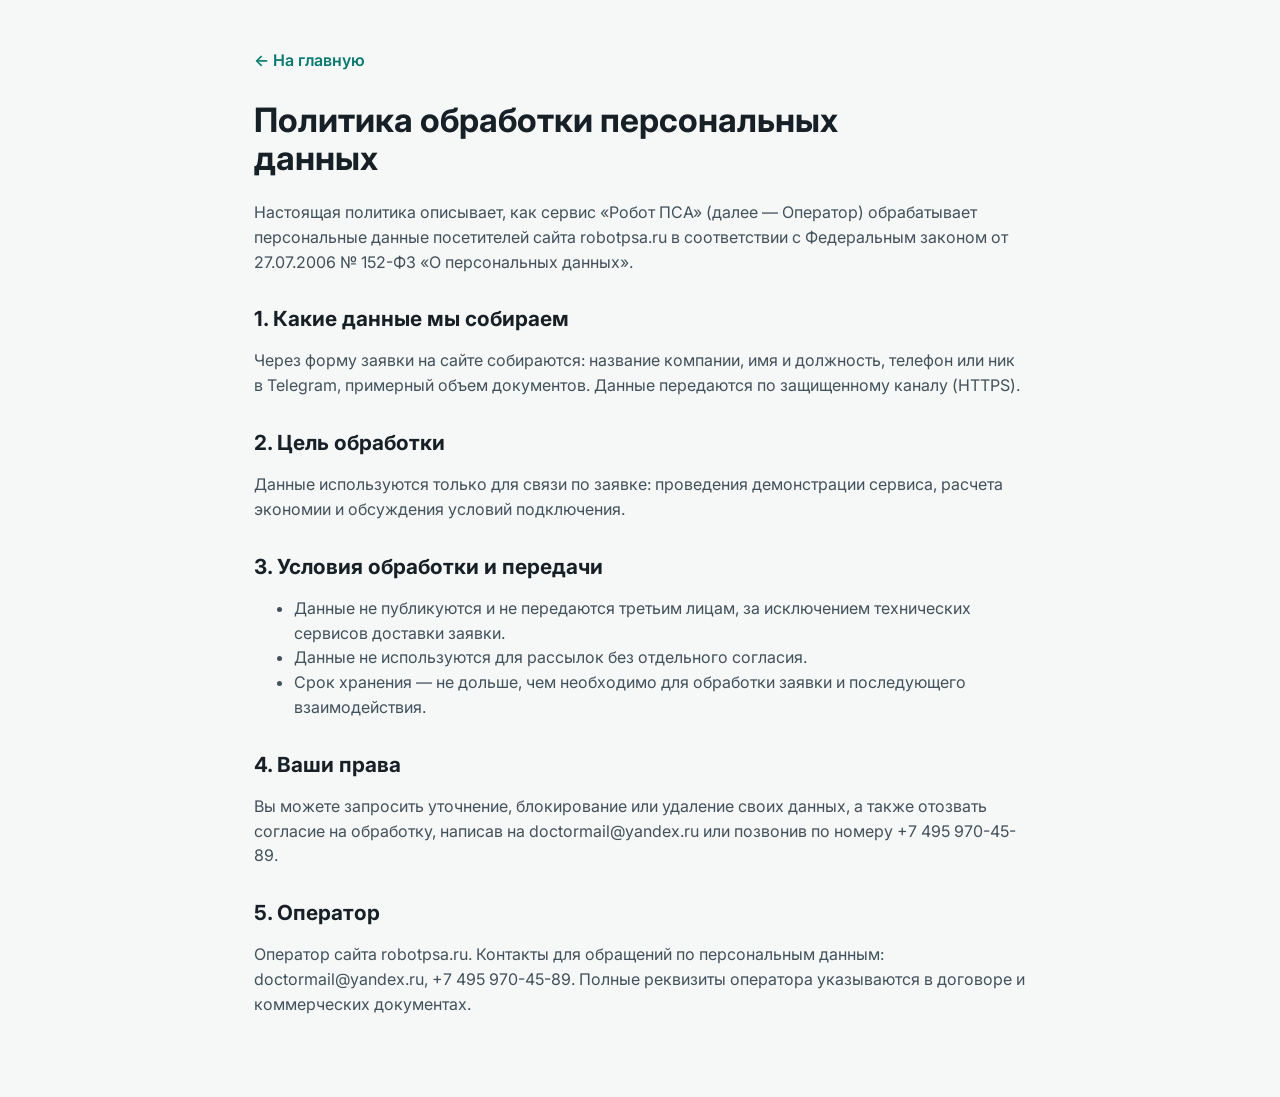
==== privacy.html @ 6f13919a "Refresh landing and add public phone" ====
<!doctype html>
<html lang="ru">
  <head>
    <meta charset="utf-8" />
    <meta name="viewport" content="width=device-width, initial-scale=1" />
    <title>Политика обработки персональных данных | Робот ПСА</title>
    <meta name="robots" content="noindex" />
    <link
      rel="icon"
      href="data:image/svg+xml,%3Csvg xmlns='http://www.w3.org/2000/svg' viewBox='0 0 64 64'%3E%3Crect width='64' height='64' rx='10' fill='%23172027'/%3E%3Cpath d='M18 44V14h19c7 0 12 5 12 12 0 6-4 10-10 11l11 7H38l-10-7v7H18Zm10-16h8c3 0 5-2 5-5s-2-5-5-5h-8v10Z' fill='%2364f4df'/%3E%3C/svg%3E"
    />
    <link
      rel="stylesheet"
      href="https://fonts.googleapis.com/css2?family=Inter:wght@400;600;700;800&display=swap"
    />
    <link rel="stylesheet" href="styles.css" />
    <style>
      .policy {
        max-width: 820px;
        padding: 48px 24px 64px;
        margin: 0 auto;
      }

      .policy h1 {
        font-size: 2.1rem;
        line-height: 1.15;
        text-shadow: none;
      }

      .policy h2 {
        margin-top: 34px;
        font-size: 1.3rem;
      }

      .policy p,
      .policy li {
        color: #43515c;
      }

      .policy .back {
        display: inline-block;
        margin-bottom: 28px;
        color: var(--teal-dark);
        font-weight: 600;
      }
    </style>
  </head>
  <body>
    <main class="policy">
      <a class="back" href="index.html">← На главную</a>
      <h1>Политика обработки персональных данных</h1>
      <p>
        Настоящая политика описывает, как сервис «Робот ПСА» (далее — Оператор)
        обрабатывает персональные данные посетителей сайта robotpsa.ru
        в соответствии с Федеральным законом от 27.07.2006 № 152-ФЗ
        «О персональных данных».
      </p>

      <h2>1. Какие данные мы собираем</h2>
      <p>
        Через форму заявки на сайте собираются: название компании, имя и должность,
        телефон или ник в Telegram, примерный объем документов. Данные передаются
        по защищенному каналу (HTTPS).
      </p>

      <h2>2. Цель обработки</h2>
      <p>
        Данные используются только для связи по заявке: проведения демонстрации
        сервиса, расчета экономии и обсуждения условий подключения.
      </p>

      <h2>3. Условия обработки и передачи</h2>
      <ul>
        <li>Данные не публикуются и не передаются третьим лицам, за исключением технических сервисов доставки заявки.</li>
        <li>Данные не используются для рассылок без отдельного согласия.</li>
        <li>Срок хранения — не дольше, чем необходимо для обработки заявки и последующего взаимодействия.</li>
      </ul>

      <h2>4. Ваши права</h2>
      <p>
        Вы можете запросить уточнение, блокирование или удаление своих данных,
        а также отозвать согласие на обработку, написав на
        <a href="mailto:doctormail@yandex.ru">doctormail@yandex.ru</a>
        или позвонив по номеру <a href="tel:+74959704589">+7 495 970-45-89</a>.
      </p>

      <h2>5. Оператор</h2>
      <p>
        Оператор сайта robotpsa.ru. Контакты для обращений по персональным данным:
        <a href="mailto:doctormail@yandex.ru">doctormail@yandex.ru</a>,
        <a href="tel:+74959704589">+7 495 970-45-89</a>.
        Полные реквизиты оператора указываются в договоре и коммерческих документах.
      </p>
    </main>
  </body>
</html>
---- styles.css ----
:root {
  --ink: #172027;
  --muted: #5d6876;
  --paper: #f6f8f7;
  --surface: #ffffff;
  --surface-2: #eef5f4;
  --line: #d8e2e4;
  --teal: #0fbaa8;
  --teal-dark: #08796f;
  --green: #2f9e62;
  --amber: #f3a21b;
  --coral: #e65f4f;
  --blue: #2d6cdf;
  --plum: #6f42c1;
  --shadow: 0 20px 60px rgba(22, 32, 39, 0.14);
  --soft-shadow: 0 12px 34px rgba(22, 32, 39, 0.1);
  --radius: 8px;
  color-scheme: light;
}

* {
  box-sizing: border-box;
}

html {
  scroll-behavior: smooth;
}

body {
  margin: 0;
  overflow-x: hidden;
  color: var(--ink);
  background: var(--paper);
  font-family:
    Inter,
    ui-sans-serif,
    system-ui,
    -apple-system,
    BlinkMacSystemFont,
    "Segoe UI",
    sans-serif;
  line-height: 1.55;
  letter-spacing: 0;
}

body::selection {
  background: rgba(15, 186, 168, 0.22);
}

a {
  color: inherit;
  text-decoration: none;
}

img {
  display: block;
  max-width: 100%;
}

[hidden] {
  display: none !important;
}

button,
input,
select,
textarea {
  font: inherit;
}

:focus-visible {
  outline: 3px solid rgba(45, 108, 223, 0.45);
  outline-offset: 3px;
}

.site-header {
  position: sticky;
  top: 0;
  z-index: 30;
  display: flex;
  align-items: center;
  justify-content: space-between;
  gap: 24px;
  min-height: 74px;
  padding: 14px max(24px, calc((100vw - 1180px) / 2));
  background: rgba(246, 248, 247, 0.9);
  border-bottom: 1px solid rgba(216, 226, 228, 0.72);
  backdrop-filter: blur(18px);
}

.brand {
  display: inline-flex;
  align-items: center;
  gap: 12px;
  min-width: 196px;
}

.brand-mark {
  display: grid;
  flex: 0 0 40px;
  width: 40px;
  height: 40px;
  place-items: center;
  color: #fff;
  font-weight: 800;
  background:
    linear-gradient(135deg, rgba(15, 186, 168, 0.94), rgba(45, 108, 223, 0.94)),
    #0fbaa8;
  border: 1px solid rgba(255, 255, 255, 0.45);
  border-radius: var(--radius);
  box-shadow: 0 10px 22px rgba(15, 186, 168, 0.26);
}

.brand strong {
  display: block;
  font-size: 0.98rem;
  line-height: 1.1;
}

.brand small {
  display: block;
  max-width: 180px;
  color: var(--muted);
  font-size: 0.72rem;
  line-height: 1.25;
}

.nav-links {
  display: flex;
  align-items: center;
  justify-content: center;
  gap: 22px;
  color: #344250;
  font-size: 0.94rem;
  white-space: nowrap;
}

.nav-links a {
  position: relative;
}

.nav-links a::after {
  position: absolute;
  right: 0;
  bottom: -9px;
  left: 0;
  height: 2px;
  content: "";
  background: var(--teal);
  border-radius: 999px;
  transform: scaleX(0);
  transform-origin: center;
  transition: transform 180ms ease;
}

.nav-links a:hover::after {
  transform: scaleX(1);
}

.header-cta,
.btn {
  display: inline-flex;
  align-items: center;
  justify-content: center;
  gap: 9px;
  min-height: 44px;
  padding: 12px 18px;
  border: 1px solid transparent;
  border-radius: var(--radius);
  cursor: pointer;
  font-weight: 700;
  line-height: 1;
  transition:
    transform 180ms ease,
    box-shadow 180ms ease,
    border-color 180ms ease,
    background 180ms ease;
}

.header-cta {
  position: relative;
  color: #fff;
  background: var(--ink);
  box-shadow: 0 10px 24px rgba(22, 32, 39, 0.2);
  white-space: nowrap;
}

.header-phone {
  display: inline-flex;
  align-items: center;
  gap: 8px;
  min-height: 44px;
  color: var(--teal-dark);
  font-weight: 700;
  white-space: nowrap;
}

.header-phone svg {
  width: 18px;
  height: 18px;
  stroke-width: 2.2;
}

.btn svg,
.header-cta svg,
.trust-row svg,
.proof-strip svg,
.info-card svg,
.step-card svg,
.audience-card svg,
.check-list svg {
  width: 19px;
  height: 19px;
  stroke-width: 2.15;
}

.btn:hover,
.header-cta:hover {
  transform: translateY(-2px);
}

.section-band {
  padding: 58px max(24px, calc((100vw - 1180px) / 2));
}

section[id] {
  scroll-margin-top: 86px;
}

.hero {
  position: relative;
  isolation: isolate;
  display: grid;
  min-height: 628px;
  align-items: center;
  overflow: hidden;
  color: #fff;
  background:
    linear-gradient(90deg, rgba(8, 13, 17, 0.95) 0%, rgba(8, 13, 17, 0.9) 36%, rgba(8, 13, 17, 0.64) 56%, rgba(8, 13, 17, 0.22) 78%, rgba(8, 13, 17, 0.08) 100%),
    linear-gradient(0deg, rgba(8, 13, 17, 0.34), rgba(8, 13, 17, 0.1)),
    url("assets/hero-psa-1c.jpg") center / cover no-repeat;
}

.hero::before {
  position: absolute;
  inset: 0 35% 0 0;
  z-index: -1;
  content: "";
  background:
    radial-gradient(circle at 32% 45%, rgba(0, 0, 0, 0.45), rgba(0, 0, 0, 0) 58%),
    linear-gradient(90deg, rgba(0, 0, 0, 0.3), rgba(0, 0, 0, 0));
  pointer-events: none;
}

.hero::after {
  position: absolute;
  inset: auto 0 0;
  z-index: -1;
  height: 34%;
  content: "";
  background: linear-gradient(0deg, rgba(10, 16, 21, 0.68), rgba(10, 16, 21, 0));
}

.hero-copy {
  position: relative;
  z-index: 2;
  max-width: 700px;
  padding: 18px 0;
}

.eyebrow,
.section-kicker {
  display: inline-flex;
  align-items: center;
  gap: 10px;
  margin: 0 0 18px;
  color: var(--teal-dark);
  font-size: 0.82rem;
  font-weight: 800;
  text-transform: uppercase;
}

.hero .eyebrow {
  color: #b7fff5;
  max-width: min(100%, 560px);
  padding: 10px 14px 10px 12px;
  margin-bottom: 22px;
  font-size: 0.88rem;
  line-height: 1.18;
  background: linear-gradient(135deg, rgba(9, 142, 129, 0.38), rgba(249, 196, 83, 0.18));
  border: 1px solid rgba(183, 255, 245, 0.4);
  border-radius: 999px;
  box-shadow: 0 16px 34px rgba(0, 0, 0, 0.22), inset 0 1px 0 rgba(255, 255, 255, 0.2);
  backdrop-filter: blur(10px);
}

.eyebrow-text {
  min-width: 0;
}

.pulse-dot {
  position: relative;
  width: 10px;
  height: 10px;
  background: var(--teal);
  border-radius: 50%;
  box-shadow: 0 0 0 0 rgba(15, 186, 168, 0.5);
  animation: pulse 1.8s ease-out infinite;
}

@keyframes pulse {
  0% {
    box-shadow: 0 0 0 0 rgba(15, 186, 168, 0.54);
  }
  70% {
    box-shadow: 0 0 0 12px rgba(15, 186, 168, 0);
  }
  100% {
    box-shadow: 0 0 0 0 rgba(15, 186, 168, 0);
  }
}

h1,
h2,
h3,
p {
  margin-top: 0;
}

h1 {
  max-width: 680px;
  margin-bottom: 22px;
  font-size: 4.1rem;
  line-height: 0.98;
  letter-spacing: 0;
  text-shadow: 0 3px 24px rgba(0, 0, 0, 0.48);
}

h2 {
  margin-bottom: 18px;
  font-size: 2.7rem;
  line-height: 1.06;
  letter-spacing: 0;
}

h3 {
  margin-bottom: 10px;
  font-size: 1.12rem;
  line-height: 1.22;
  letter-spacing: 0;
}

.hero-lead,
.section-copy,
.demo-copy p {
  color: rgba(255, 255, 255, 0.84);
  font-size: 1.2rem;
  line-height: 1.62;
}

.hero-lead {
  max-width: 660px;
  color: rgba(255, 255, 255, 0.92);
  text-shadow: 0 2px 16px rgba(0, 0, 0, 0.58);
}

.section-copy,
.demo-copy p {
  color: #4f5e6a;
}

.hero-actions {
  display: flex;
  flex-wrap: wrap;
  gap: 14px;
  margin: 34px 0 24px;
}

.btn.primary {
  color: #071114;
  background: linear-gradient(135deg, #64f4df, #f9c453);
  box-shadow: 0 18px 38px rgba(15, 186, 168, 0.28);
}

.btn.secondary {
  color: #fff;
  background: rgba(255, 255, 255, 0.11);
  border-color: rgba(255, 255, 255, 0.34);
  backdrop-filter: blur(10px);
}

.trust-row {
  display: flex;
  flex-wrap: wrap;
  gap: 10px;
}

.trust-row span {
  display: inline-flex;
  align-items: center;
  gap: 8px;
  min-height: 38px;
  padding: 8px 12px;
  color: rgba(255, 255, 255, 0.88);
  background: rgba(255, 255, 255, 0.1);
  border: 1px solid rgba(255, 255, 255, 0.18);
  border-radius: var(--radius);
  backdrop-filter: blur(10px);
}

.hero-visual {
  position: absolute;
  inset: 0;
  z-index: 1;
  pointer-events: none;
}

.hero-visual img {
  display: none;
}

.section-heading {
  max-width: 760px;
  margin-bottom: 30px;
}

.proof-strip {
  display: grid;
  grid-template-columns: repeat(3, minmax(0, 1fr));
  padding: 0 max(24px, calc((100vw - 1180px) / 2));
  background: #fff;
  border-bottom: 1px solid var(--line);
}

.proof-strip-item {
  display: flex;
  gap: 14px;
  align-items: center;
  min-height: 84px;
  padding: 18px 22px;
  color: #2f3d49;
  border-right: 1px solid rgba(216, 226, 228, 0.86);
}

.proof-strip-item:first-child {
  padding-left: 0;
}

.proof-strip-item:last-child {
  padding-right: 0;
  border-right: 0;
}

.proof-strip-item svg {
  flex: 0 0 22px;
  width: 22px;
  height: 22px;
  color: var(--teal-dark);
}

.proof-strip-item strong,
.proof-strip-item small {
  display: block;
}

.proof-strip-item strong {
  color: var(--ink);
  font-size: 0.98rem;
  line-height: 1.2;
}

.proof-strip-item small {
  margin-top: 4px;
  color: #65717d;
  font-size: 0.86rem;
  line-height: 1.35;
}

.pain {
  background: #fff;
}

.pain.section-band {
  padding-top: 54px;
  padding-bottom: 54px;
}

.pain-grid,
.audience-grid {
  display: grid;
  grid-template-columns: repeat(3, minmax(0, 1fr));
  gap: 18px;
}

.info-card,
.audience-card,
.step-card {
  background: var(--surface);
  border: 1px solid var(--line);
  border-radius: var(--radius);
  box-shadow: var(--soft-shadow);
}

.info-card {
  min-height: 236px;
  padding: 28px;
}

.info-card svg,
.audience-card svg,
.step-card > svg {
  width: 34px;
  height: 34px;
  margin-bottom: 20px;
  color: var(--teal-dark);
}

.info-card:nth-child(2) svg {
  color: var(--coral);
}

.info-card:nth-child(3) svg {
  color: var(--amber);
}

.info-card p,
.audience-card p,
.step-card p,
.outcome-item p {
  margin-bottom: 0;
  color: #5e6b78;
}

.outcome {
  background:
    linear-gradient(90deg, rgba(15, 186, 168, 0.1), rgba(45, 108, 223, 0.08)),
    #eef5f4;
}

.outcome-layout,
.security-layout {
  display: grid;
  grid-template-columns: minmax(0, 0.92fr) minmax(320px, 1.08fr);
  gap: 58px;
  align-items: center;
}

.outcome-list {
  display: grid;
  gap: 12px;
}

.outcome-item {
  display: grid;
  grid-template-columns: 56px 1fr;
  gap: 4px 16px;
  padding: 18px;
  background: rgba(255, 255, 255, 0.78);
  border: 1px solid rgba(216, 226, 228, 0.85);
  border-radius: var(--radius);
}

.outcome-item span {
  grid-row: 1 / span 2;
  color: var(--teal-dark);
  font-weight: 800;
}

.outcome-item strong {
  font-size: 1.05rem;
}

.workflow {
  background: #f8fbff;
}

.workflow-track {
  display: grid;
  grid-template-columns: repeat(3, minmax(0, 1fr));
  gap: 18px;
}

.step-card {
  position: relative;
  min-height: 246px;
  padding: 28px 24px;
  overflow: hidden;
}

.step-card::before {
  position: absolute;
  top: 0;
  right: 0;
  left: 0;
  height: 5px;
  content: "";
  background: linear-gradient(90deg, var(--teal), var(--amber));
}

.step-number {
  position: absolute;
  top: 18px;
  right: 18px;
  color: rgba(23, 32, 39, 0.13);
  font-size: 3.1rem;
  font-weight: 800;
  line-height: 1;
}

.fields {
  display: grid;
  grid-template-columns: minmax(0, 0.9fr) minmax(340px, 1.1fr);
  gap: 54px;
  align-items: center;
  background: #fff;
}

.fields.section-band {
  padding-top: 50px;
  padding-bottom: 38px;
}

.field-cloud {
  display: flex;
  flex-wrap: wrap;
  gap: 12px;
  align-content: flex-start;
  padding-top: 8px;
}

.field-cloud span {
  display: inline-flex;
  align-items: center;
  min-height: 44px;
  padding: 10px 14px;
  color: #123236;
  background: #ecfbf8;
  border: 1px solid rgba(15, 186, 168, 0.25);
  border-radius: var(--radius);
  box-shadow: 0 10px 22px rgba(15, 186, 168, 0.08);
}

.field-cloud span:nth-child(3n + 2) {
  background: #fff7e7;
  border-color: rgba(243, 162, 27, 0.28);
}

.field-cloud span:nth-child(4n) {
  background: #edf3ff;
  border-color: rgba(45, 108, 223, 0.24);
}

.field-cloud span:nth-child(5n) {
  background: #fff1f0;
  border-color: rgba(230, 95, 79, 0.22);
}

.calculator {
  background:
    linear-gradient(180deg, rgba(255, 255, 255, 0.74), rgba(255, 255, 255, 0.4)),
    #eef5f4;
}

.calculator.section-band {
  padding-top: 44px;
  padding-bottom: 54px;
}

.calculator-layout {
  display: grid;
  grid-template-columns: minmax(280px, 0.82fr) minmax(340px, 1.1fr) minmax(250px, 0.72fr);
  gap: 24px;
  align-items: stretch;
}

.calc-panel,
.calc-results {
  padding: 26px;
  background: #fff;
  border: 1px solid var(--line);
  border-radius: var(--radius);
  box-shadow: var(--soft-shadow);
}

.calc-panel {
  display: grid;
  gap: 20px;
}

.range-field {
  display: grid;
  grid-template-columns: 1fr auto;
  gap: 9px 18px;
  color: #344250;
  font-weight: 600;
}

.range-field output {
  color: var(--teal-dark);
  font-variant-numeric: tabular-nums;
}

.range-field input {
  grid-column: 1 / -1;
  width: 100%;
  accent-color: var(--teal);
}

.calc-results {
  display: grid;
  gap: 14px;
  background: var(--ink);
  color: #fff;
}

.calc-results div {
  padding: 0 0 14px;
  border-bottom: 1px solid rgba(255, 255, 255, 0.12);
}

.calc-results div:last-child {
  padding-bottom: 0;
  border-bottom: 0;
}

.calc-results span {
  display: block;
  margin-bottom: 6px;
  color: rgba(255, 255, 255, 0.66);
  font-size: 0.88rem;
}

.calc-results strong {
  display: block;
  color: #64f4df;
  font-size: 1.85rem;
  line-height: 1.1;
}

.audience {
  background: #fff;
}

.audience-card {
  min-height: 236px;
  padding: 28px;
}

.audience-card {
  border-top: 5px solid var(--blue);
}

.audience-card.accent-green {
  border-top-color: var(--green);
}

.audience-card.accent-amber {
  border-top-color: var(--amber);
}

.security {
  background:
    linear-gradient(90deg, rgba(45, 108, 223, 0.08), rgba(111, 66, 193, 0.06)),
    #f7f8fc;
}

.security.section-band {
  padding-top: 54px;
  padding-bottom: 54px;
}

.security-layout {
  grid-template-columns: minmax(320px, 0.9fr) minmax(0, 1fr);
  align-items: start;
}

.security-board {
  display: grid;
  gap: 10px;
  padding: 24px;
  color: #fff;
  background:
    linear-gradient(135deg, rgba(23, 32, 39, 0.96), rgba(38, 51, 61, 0.96)),
    #172027;
  border: 1px solid rgba(255, 255, 255, 0.12);
  border-radius: var(--radius);
  box-shadow: var(--shadow);
}

.signal-row {
  display: grid;
  grid-template-columns: 1fr auto auto;
  gap: 12px;
  align-items: center;
  min-height: 54px;
  padding: 12px;
  color: rgba(255, 255, 255, 0.82);
  background: rgba(255, 255, 255, 0.06);
  border: 1px solid rgba(255, 255, 255, 0.1);
  border-radius: var(--radius);
}

.signal-row strong {
  color: #64f4df;
  font-variant-numeric: tabular-nums;
}

.signal-row svg {
  width: 20px;
  height: 20px;
  color: var(--teal);
}

.signal-row.warning {
  background: rgba(243, 162, 27, 0.12);
  border-color: rgba(243, 162, 27, 0.28);
}

.signal-row.warning strong,
.signal-row.warning svg {
  color: #f9c453;
}

.check-list {
  display: grid;
  gap: 13px;
  padding: 0;
  margin: 24px 0 0;
  list-style: none;
}

.check-list li {
  display: flex;
  gap: 10px;
  align-items: flex-start;
  color: #43515c;
}

.check-list svg {
  flex: 0 0 20px;
  margin-top: 2px;
  color: var(--green);
}

.proof {
  color: #fff;
  background:
    linear-gradient(135deg, rgba(23, 32, 39, 0.96), rgba(19, 73, 72, 0.92)),
    #172027;
}

.proof.section-band {
  padding-top: 54px;
  padding-bottom: 54px;
}

.proof .section-kicker {
  color: #9cf6e9;
}

.proof-layout {
  display: grid;
  grid-template-columns: minmax(0, 0.72fr) minmax(340px, 1.08fr);
  gap: 48px;
  align-items: start;
}

.proof-items {
  display: grid;
  grid-template-columns: repeat(2, minmax(0, 1fr));
  gap: 14px;
}

.proof-item {
  min-height: 116px;
  padding: 18px;
  background: rgba(255, 255, 255, 0.08);
  border: 1px solid rgba(255, 255, 255, 0.14);
  border-radius: var(--radius);
}

.proof-item strong {
  display: block;
  margin-bottom: 12px;
  color: #f9c453;
  font-size: 1rem;
}

.proof-item span {
  display: block;
  color: rgba(255, 255, 255, 0.86);
}

.demo {
  display: grid;
  grid-template-columns: minmax(0, 0.88fr) minmax(360px, 0.88fr);
  gap: 56px;
  align-items: center;
  background:
    linear-gradient(90deg, rgba(255, 247, 231, 0.86), rgba(237, 243, 255, 0.84)),
    #fff;
}

.demo.section-band {
  padding-top: 56px;
  padding-bottom: 58px;
}

.demo-copy {
  max-width: 620px;
}

.demo-points {
  display: grid;
  gap: 12px;
  margin-top: 26px;
}

.demo-points div {
  display: flex;
  gap: 12px;
  align-items: center;
  min-height: 54px;
  padding: 12px 14px;
  color: #354451;
  background: rgba(255, 255, 255, 0.68);
  border: 1px solid rgba(216, 226, 228, 0.9);
  border-radius: var(--radius);
  box-shadow: 0 10px 24px rgba(22, 32, 39, 0.06);
}

.demo-points svg {
  flex: 0 0 20px;
  width: 20px;
  height: 20px;
  color: var(--teal-dark);
}

.lead-form {
  display: grid;
  gap: 16px;
  padding: 28px;
  background: #fff;
  border: 1px solid var(--line);
  border-radius: var(--radius);
  box-shadow: var(--shadow);
}

.form-trap {
  position: absolute;
  width: 1px;
  height: 1px;
  overflow: hidden;
  clip: rect(0 0 0 0);
  clip-path: inset(50%);
  white-space: nowrap;
}

.lead-form label {
  display: grid;
  gap: 7px;
  color: #33404d;
  font-weight: 600;
}

.lead-form input,
.lead-form select {
  width: 100%;
  min-height: 48px;
  padding: 12px 13px;
  color: var(--ink);
  background: #f8fafb;
  border: 1px solid #cfdadc;
  border-radius: var(--radius);
}

.lead-form input:hover,
.lead-form select:hover {
  border-color: #adbdc1;
}

.form-button {
  width: 100%;
  margin-top: 4px;
  border: 0;
}

.form-button:disabled {
  cursor: wait;
  opacity: 0.72;
  transform: none;
}

.form-note {
  min-height: 24px;
  margin: 0;
  color: #65727f;
  font-size: 0.92rem;
}

.form-note.success {
  color: var(--teal-dark);
  font-weight: 600;
}

.form-note.error {
  color: var(--coral);
  font-weight: 600;
}

.site-footer {
  padding: 34px max(24px, calc((100vw - 1180px) / 2)) 26px;
  background: #fff;
  border-top: 1px solid var(--line);
}

.footer-brand small {
  max-width: none;
}

.footer-grid {
  display: flex;
  flex-wrap: wrap;
  gap: 20px 32px;
  align-items: center;
  justify-content: space-between;
  padding-bottom: 20px;
  border-bottom: 1px solid var(--line);
}

.footer-nav {
  display: flex;
  flex-wrap: wrap;
  gap: 18px;
  color: #44525e;
  font-size: 0.92rem;
}

.footer-nav a:hover {
  color: var(--teal-dark);
}

.footer-contacts {
  display: flex;
  flex-wrap: wrap;
  gap: 12px 18px;
  align-items: center;
  justify-content: flex-end;
}

.footer-contact {
  display: inline-flex;
  gap: 8px;
  align-items: center;
  color: var(--teal-dark);
  font-weight: 600;
}

.footer-contact svg {
  width: 18px;
  height: 18px;
}

.footer-meta {
  display: flex;
  flex-wrap: wrap;
  gap: 12px 24px;
  align-items: center;
  justify-content: space-between;
  padding-top: 18px;
  color: #65727f;
  font-size: 0.88rem;
}

.footer-meta a {
  color: #65727f;
}

.footer-meta a:hover {
  color: var(--teal-dark);
}

@media (max-width: 1120px) {
  .site-header .nav-toggle {
    display: inline-flex;
  }

  .nav-links {
    position: absolute;
    top: calc(100% - 4px);
    right: 16px;
    left: 16px;
    z-index: 40;
    display: none;
    flex-direction: column;
    align-items: stretch;
    gap: 4px;
    padding: 10px;
    background: #fff;
    border: 1px solid var(--line);
    border-radius: var(--radius);
    box-shadow: var(--shadow);
  }

  .site-header.nav-open .nav-links {
    display: flex;
  }

  .nav-links a {
    padding: 11px 12px;
    border-radius: 6px;
  }

  .nav-links a:hover {
    background: var(--surface-2);
  }

  .nav-links a::after {
    display: none;
  }

  .workflow-track {
    grid-template-columns: repeat(3, minmax(0, 1fr));
  }

  .calculator-layout {
    grid-template-columns: 1fr 1fr;
  }

  .calculator-copy {
    grid-column: 1 / -1;
  }
}

@media (max-width: 920px) {
  .section-band {
    padding: 48px 22px;
  }

  .hero {
    min-height: 592px;
    background-position: 58% center;
  }

  .proof-strip {
    grid-template-columns: 1fr;
    padding-right: 22px;
    padding-left: 22px;
  }

  .proof-strip-item {
    min-height: 74px;
    padding: 15px 0;
    border-right: 0;
    border-bottom: 1px solid rgba(216, 226, 228, 0.86);
  }

  .proof-strip-item:last-child {
    border-bottom: 0;
  }

  h1 {
    font-size: 3.05rem;
  }

  h2 {
    font-size: 2.18rem;
  }

  .pain-grid,
  .audience-grid,
  .outcome-layout,
  .fields,
  .security-layout,
  .proof-layout,
  .demo {
    grid-template-columns: 1fr;
  }

  .calculator-layout {
    grid-template-columns: 1fr;
  }
}

@media (max-width: 720px) {
  .site-header {
    min-height: 68px;
    padding: 12px 16px;
  }

  .brand {
    min-width: auto;
  }

  .brand small {
    display: none;
  }

  .header-cta {
    min-height: 40px;
    padding: 10px 12px;
    font-size: 0.88rem;
  }

  .header-phone {
    justify-content: center;
    width: 42px;
    min-height: 40px;
    color: var(--ink);
    background: #fff;
    border: 1px solid var(--line);
    border-radius: var(--radius);
  }

  .header-phone span {
    position: absolute;
    width: 1px;
    height: 1px;
    overflow: hidden;
    clip: rect(0 0 0 0);
    clip-path: inset(50%);
    white-space: nowrap;
  }

  .header-cta svg {
    width: 17px;
    height: 17px;
  }

  .hero {
    min-height: 552px;
    padding-top: 46px;
    padding-bottom: 38px;
    background:
      linear-gradient(90deg, rgba(8, 13, 17, 0.96) 0%, rgba(8, 13, 17, 0.86) 54%, rgba(8, 13, 17, 0.46) 100%),
      url("assets/hero-psa-1c-mobile.jpg") 48% center / cover no-repeat;
  }

  h1 {
    font-size: 2.36rem;
    line-height: 1.04;
    margin-bottom: 18px;
  }

  h2 {
    font-size: 1.86rem;
  }

  .hero-lead,
  .section-copy,
  .demo-copy p {
    font-size: 1rem;
    line-height: 1.54;
  }

  .hero .eyebrow {
    margin-bottom: 14px;
    align-items: flex-start;
    padding: 9px 12px;
    border-radius: 14px;
  }

  .hero-actions {
    margin: 24px 0 18px;
    align-items: stretch;
    flex-direction: column;
  }

  .btn {
    width: 100%;
  }

  .trust-row {
    display: grid;
    grid-template-columns: 1fr;
    gap: 8px;
  }

  .trust-row span {
    min-height: 36px;
    padding: 7px 9px;
    font-size: 0.84rem;
  }

  .proof-strip-item {
    min-height: 58px;
    padding: 11px 0;
  }

  .proof-strip-item small {
    display: none;
  }

  .pain.section-band,
  .security.section-band,
  .proof.section-band {
    padding-top: 44px;
    padding-bottom: 44px;
  }

  .fields.section-band,
  .calculator.section-band {
    padding-top: 40px;
    padding-bottom: 42px;
  }

  .demo.section-band {
    padding-top: 46px;
    padding-bottom: 46px;
  }

  .workflow-track {
    grid-template-columns: 1fr;
    gap: 12px;
  }

  .step-card,
  .info-card,
  .audience-card {
    min-height: auto;
    padding: 20px;
  }

  .info-card svg,
  .audience-card svg,
  .step-card > svg {
    width: 30px;
    height: 30px;
    margin-bottom: 14px;
  }

  .section-heading {
    margin-bottom: 24px;
  }

  .pain-grid,
  .audience-grid,
  .outcome-list,
  .demo-points,
  .calc-panel,
  .calc-results {
    gap: 12px;
  }

  .outcome-item,
  .calc-panel,
  .calc-results,
  .lead-form {
    padding: 20px;
  }

  .security-board {
    padding: 18px;
  }

  .signal-row {
    min-height: 50px;
    padding: 10px;
  }

  .proof-layout {
    gap: 28px;
  }

  .proof-items {
    grid-template-columns: 1fr;
    gap: 10px;
  }

  .proof-item {
    min-height: auto;
    padding: 16px;
  }

  .footer-grid,
  .footer-meta {
    align-items: flex-start;
    flex-direction: column;
  }
}

@media (max-width: 440px) {
  .section-band {
    padding-top: 42px;
    padding-bottom: 42px;
    padding-right: 16px;
    padding-left: 16px;
  }

  .proof-strip {
    padding-right: 16px;
    padding-left: 16px;
  }

  .brand-mark {
    width: 36px;
    height: 36px;
    flex-basis: 36px;
  }

  .brand strong {
    max-width: 124px;
    font-size: 0.9rem;
  }

  .header-cta span {
    position: absolute;
    width: 1px;
    height: 1px;
    overflow: hidden;
    clip: rect(0 0 0 0);
    clip-path: inset(50%);
    white-space: nowrap;
  }

  .header-cta {
    width: 42px;
    padding: 0;
  }

  .hero {
    min-height: 528px;
  }

  h1 {
    font-size: 2.02rem;
  }

  .eyebrow,
  .section-kicker {
    font-size: 0.76rem;
  }

  .hero .eyebrow {
    max-width: 100%;
    font-size: 0.78rem;
  }

  .calc-results strong {
    font-size: 1.56rem;
  }

  .outcome-item {
    grid-template-columns: 42px 1fr;
  }

}

.header-actions {
  display: inline-flex;
  gap: 10px;
  align-items: center;
}

.nav-toggle {
  display: none;
  align-items: center;
  justify-content: center;
  width: 44px;
  height: 44px;
  padding: 0;
  color: var(--ink);
  background: #fff;
  border: 1px solid var(--line);
  border-radius: var(--radius);
  cursor: pointer;
}

.nav-toggle svg {
  width: 22px;
  height: 22px;
}

.info-card,
.audience-card,
.step-card {
  transition:
    transform 180ms ease,
    box-shadow 180ms ease;
}

.info-card:hover,
.audience-card:hover,
.step-card:hover {
  transform: translateY(-4px);
  box-shadow: var(--shadow);
}

.calc-note {
  margin: 14px 0 0;
  padding: 12px 14px;
  color: #4f5e6a;
  font-size: 0.9rem;
  line-height: 1.5;
  background: rgba(255, 255, 255, 0.7);
  border: 1px dashed rgba(15, 186, 168, 0.45);
  border-radius: var(--radius);
}

.calc-cta {
  margin-top: 6px;
}

.faq {
  background: #fff;
}

.faq-list {
  display: grid;
  gap: 12px;
  max-width: 880px;
}

.faq-item {
  padding: 0 20px;
  background: var(--surface);
  border: 1px solid var(--line);
  border-radius: var(--radius);
  box-shadow: var(--soft-shadow);
}

.faq-item summary {
  display: flex;
  gap: 16px;
  align-items: center;
  justify-content: space-between;
  min-height: 58px;
  padding: 16px 0;
  cursor: pointer;
  font-weight: 700;
  list-style: none;
}

.faq-item summary::-webkit-details-marker {
  display: none;
}

.faq-item summary svg {
  flex: 0 0 20px;
  width: 20px;
  height: 20px;
  color: var(--teal-dark);
  transition: transform 180ms ease;
}

.faq-item[open] summary svg {
  transform: rotate(45deg);
}

.faq-item p {
  max-width: 740px;
  padding: 0 0 18px;
  margin: 0;
  color: #4f5e6a;
}

.lead-form .consent {
  display: flex;
  gap: 10px;
  align-items: flex-start;
  color: #5d6876;
  font-size: 0.88rem;
  font-weight: 400;
  line-height: 1.45;
}

.consent input {
  flex: 0 0 18px;
  width: 18px;
  height: 18px;
  margin-top: 2px;
  accent-color: var(--teal);
}

.consent a {
  color: var(--teal-dark);
  text-decoration: underline;
}

@media (prefers-reduced-motion: reduce) {
  *,
  *::before,
  *::after {
    scroll-behavior: auto !important;
    animation-duration: 0.001ms !important;
    animation-iteration-count: 1 !important;
    transition-duration: 0.001ms !important;
  }
}
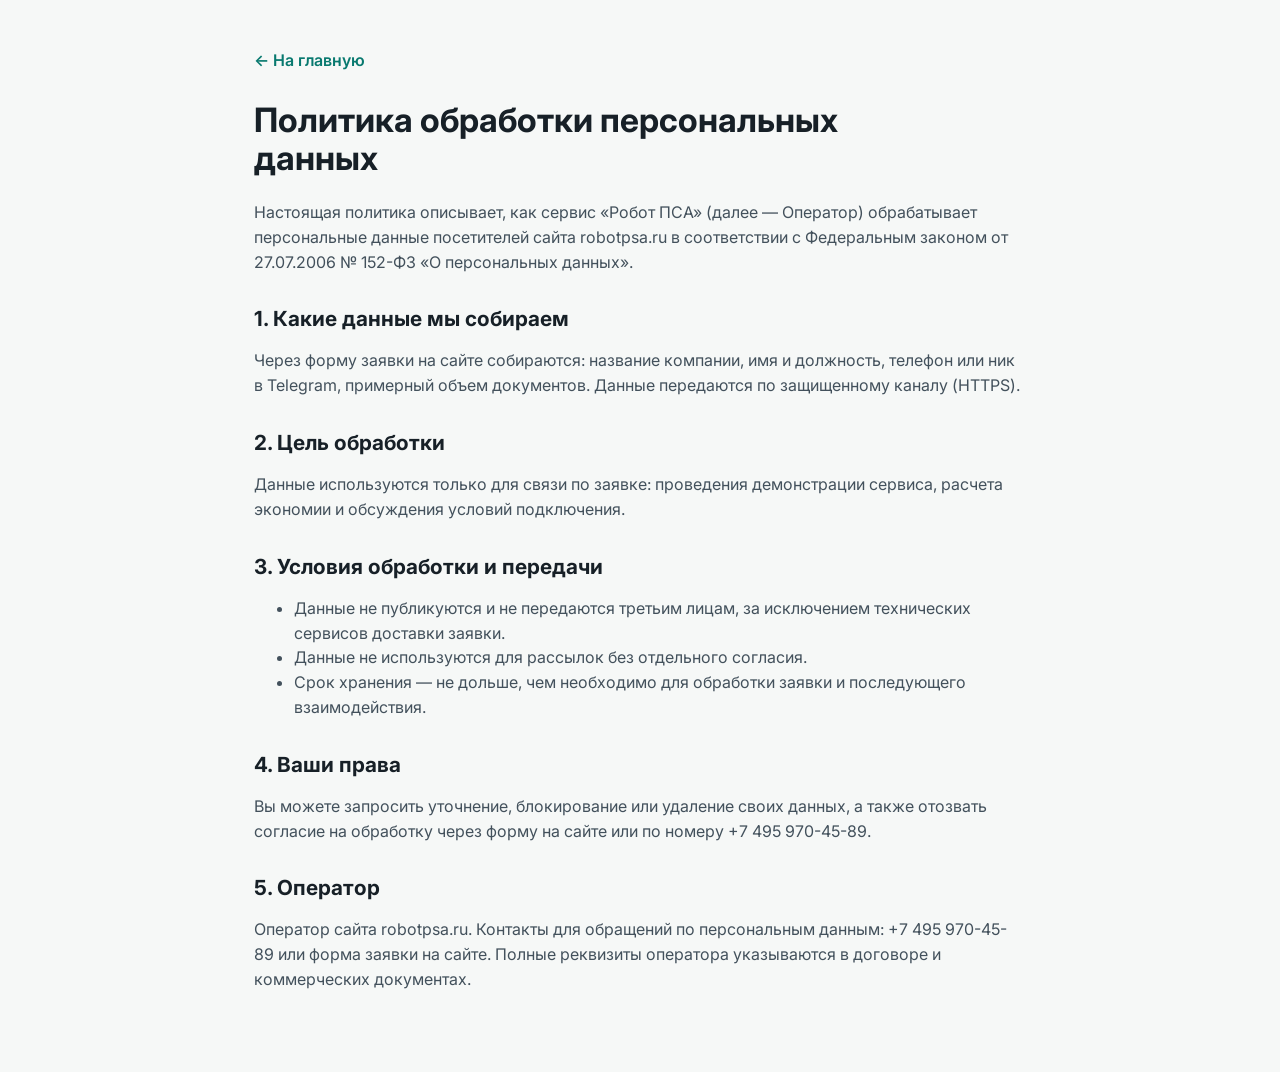
==== commit 664a9c45: "Remove public lead email references" ====
--- a/privacy.html
+++ b/privacy.html
@@ -79,16 +79,14 @@
       <h2>4. Ваши права</h2>
       <p>
         Вы можете запросить уточнение, блокирование или удаление своих данных,
-        а также отозвать согласие на обработку, написав на
-        <a href="mailto:doctormail@yandex.ru">doctormail@yandex.ru</a>
-        или позвонив по номеру <a href="tel:+74959704589">+7 495 970-45-89</a>.
+        а также отозвать согласие на обработку через форму на сайте или по
+        номеру <a href="tel:+74959704589">+7 495 970-45-89</a>.
       </p>
 
       <h2>5. Оператор</h2>
       <p>
         Оператор сайта robotpsa.ru. Контакты для обращений по персональным данным:
-        <a href="mailto:doctormail@yandex.ru">doctormail@yandex.ru</a>,
-        <a href="tel:+74959704589">+7 495 970-45-89</a>.
+        <a href="tel:+74959704589">+7 495 970-45-89</a> или форма заявки на сайте.
         Полные реквизиты оператора указываются в договоре и коммерческих документах.
       </p>
     </main>
--- a/styles.css
+++ b/styles.css
@@ -14,6 +14,8 @@
   --plum: #6f42c1;
   --shadow: 0 20px 60px rgba(22, 32, 39, 0.14);
   --soft-shadow: 0 12px 34px rgba(22, 32, 39, 0.1);
+  --lift-shadow: 0 24px 56px rgba(22, 32, 39, 0.16);
+  --motion-ease: cubic-bezier(0.2, 0.8, 0.2, 1);
   --radius: 8px;
   color-scheme: light;
 }
@@ -150,7 +152,7 @@
   border-radius: 999px;
   transform: scaleX(0);
   transform-origin: center;
-  transition: transform 180ms ease;
+  transition: transform 220ms var(--motion-ease);
 }
 
 .nav-links a:hover::after {
@@ -159,6 +161,7 @@
 
 .header-cta,
 .btn {
+  position: relative;
   display: inline-flex;
   align-items: center;
   justify-content: center;
@@ -171,10 +174,12 @@
   font-weight: 700;
   line-height: 1;
   transition:
-    transform 180ms ease,
-    box-shadow 180ms ease,
-    border-color 180ms ease,
-    background 180ms ease;
+    transform 250ms var(--motion-ease),
+    box-shadow 250ms ease,
+    border-color 250ms ease,
+    background 250ms ease,
+    color 250ms ease;
+  backface-visibility: hidden;
 }
 
 .header-cta {
@@ -193,6 +198,9 @@
   color: var(--teal-dark);
   font-weight: 700;
   white-space: nowrap;
+  transition:
+    color 220ms ease,
+    transform 220ms var(--motion-ease);
 }
 
 .header-phone svg {
@@ -216,6 +224,11 @@
 
 .btn:hover,
 .header-cta:hover {
+  transform: translateY(-3px);
+}
+
+.header-phone:hover {
+  color: var(--ink);
   transform: translateY(-2px);
 }
 
@@ -382,11 +395,27 @@
   box-shadow: 0 18px 38px rgba(15, 186, 168, 0.28);
 }
 
+.btn.primary:hover {
+  box-shadow:
+    0 24px 52px rgba(15, 186, 168, 0.34),
+    0 8px 22px rgba(249, 196, 83, 0.24);
+}
+
 .btn.secondary {
   color: #fff;
   background: rgba(255, 255, 255, 0.11);
   border-color: rgba(255, 255, 255, 0.34);
   backdrop-filter: blur(10px);
+}
+
+.btn.secondary:hover {
+  background: rgba(255, 255, 255, 0.18);
+  border-color: rgba(255, 255, 255, 0.48);
+  box-shadow: 0 18px 42px rgba(0, 0, 0, 0.18);
+}
+
+.header-cta:hover {
+  box-shadow: 0 18px 40px rgba(22, 32, 39, 0.28);
 }
 
 .trust-row {
@@ -605,6 +634,98 @@
   font-size: 3.1rem;
   font-weight: 800;
   line-height: 1;
+}
+
+.no-change {
+  background:
+    linear-gradient(135deg, rgba(255, 255, 255, 0.76), rgba(237, 248, 246, 0.84)),
+    #fff;
+}
+
+.no-change .section-heading {
+  max-width: 880px;
+}
+
+.comparison-grid {
+  display: grid;
+  grid-template-columns: repeat(2, minmax(0, 1fr));
+  gap: 18px;
+}
+
+.comparison-card {
+  display: grid;
+  gap: 0;
+  padding: 28px;
+  background: rgba(255, 255, 255, 0.88);
+  border: 1px solid var(--line);
+  border-radius: var(--radius);
+  box-shadow: var(--soft-shadow);
+}
+
+.comparison-card h3 {
+  margin-bottom: 18px;
+  font-size: 1.34rem;
+}
+
+.comparison-row {
+  display: grid;
+  gap: 6px;
+  padding: 16px 0;
+  border-top: 1px solid rgba(216, 226, 228, 0.86);
+}
+
+.comparison-row span {
+  color: var(--teal-dark);
+  font-size: 0.78rem;
+  font-weight: 800;
+  line-height: 1.24;
+  text-transform: uppercase;
+}
+
+.comparison-row p {
+  margin-bottom: 0;
+  color: #4f5e6a;
+}
+
+.comparison-row strong {
+  color: var(--ink);
+  font-size: 1.12rem;
+}
+
+.robot-card {
+  background:
+    linear-gradient(135deg, rgba(15, 186, 168, 0.14), rgba(249, 196, 83, 0.12)),
+    #fff;
+  border-color: rgba(15, 186, 168, 0.42);
+  box-shadow: 0 22px 54px rgba(15, 186, 168, 0.16);
+}
+
+.robot-card h3 {
+  color: var(--teal-dark);
+}
+
+.comparison-summary {
+  display: flex;
+  gap: 18px;
+  align-items: center;
+  justify-content: space-between;
+  margin-top: 18px;
+  padding: 18px 20px;
+  background: rgba(23, 32, 39, 0.95);
+  border: 1px solid rgba(255, 255, 255, 0.12);
+  border-radius: var(--radius);
+  box-shadow: var(--shadow);
+}
+
+.comparison-summary p {
+  max-width: 720px;
+  margin-bottom: 0;
+  color: rgba(255, 255, 255, 0.86);
+  font-weight: 700;
+}
+
+.comparison-summary .btn {
+  flex: 0 0 auto;
 }
 
 .fields {
@@ -1169,6 +1290,7 @@
 
   .pain-grid,
   .audience-grid,
+  .comparison-grid,
   .outcome-layout,
   .fields,
   .security-layout,
@@ -1314,9 +1436,14 @@
     gap: 12px;
   }
 
+  .comparison-grid {
+    gap: 12px;
+  }
+
   .step-card,
   .info-card,
-  .audience-card {
+  .audience-card,
+  .comparison-card {
     min-height: auto;
     padding: 20px;
   }
@@ -1345,8 +1472,14 @@
   .outcome-item,
   .calc-panel,
   .calc-results,
-  .lead-form {
+  .lead-form,
+  .comparison-summary {
     padding: 20px;
+  }
+
+  .comparison-summary {
+    align-items: stretch;
+    flex-direction: column;
   }
 
   .security-board {
@@ -1473,17 +1606,21 @@
 
 .info-card,
 .audience-card,
-.step-card {
+.step-card,
+.comparison-card {
   transition:
-    transform 180ms ease,
-    box-shadow 180ms ease;
+    transform 350ms var(--motion-ease),
+    box-shadow 350ms ease,
+    border-color 350ms ease;
 }
 
 .info-card:hover,
 .audience-card:hover,
-.step-card:hover {
-  transform: translateY(-4px);
-  box-shadow: var(--shadow);
+.step-card:hover,
+.comparison-card:hover {
+  transform: translateY(-6px);
+  border-color: rgba(15, 186, 168, 0.34);
+  box-shadow: var(--lift-shadow);
 }
 
 .calc-note {
@@ -1577,6 +1714,78 @@
   text-decoration: underline;
 }
 
+.outcome-item,
+.proof-item,
+.demo-points div,
+.faq-item,
+.calc-panel,
+.calc-results,
+.lead-form,
+.comparison-summary {
+  transition:
+    transform 350ms var(--motion-ease),
+    box-shadow 350ms ease,
+    border-color 350ms ease,
+    background 350ms ease;
+}
+
+.reveal-enter {
+  opacity: 0;
+  transform: translateY(26px);
+  transition:
+    opacity 700ms var(--motion-ease),
+    transform 700ms var(--motion-ease);
+  transition-delay: var(--reveal-delay, 0ms);
+  will-change: opacity, transform;
+}
+
+.reveal-enter.in-view {
+  opacity: 1;
+  transform: none;
+}
+
+@media (hover: hover) and (pointer: fine) {
+  .info-card:hover,
+  .audience-card:hover,
+  .step-card:hover,
+  .comparison-card:hover,
+  .outcome-item:hover,
+  .proof-item:hover,
+  .demo-points div:hover,
+  .faq-item:hover,
+  .calc-panel:hover,
+  .calc-results:hover,
+  .lead-form:hover {
+    transform: translateY(-5px);
+    border-color: rgba(15, 186, 168, 0.32);
+    box-shadow: var(--lift-shadow);
+  }
+
+  .proof-item:hover {
+    background: rgba(255, 255, 255, 0.12);
+  }
+
+  .info-card:hover,
+  .audience-card:hover,
+  .step-card:hover,
+  .comparison-card:hover {
+    transform: translateY(-6px);
+  }
+
+  .signal-row {
+    transition:
+      transform 280ms var(--motion-ease),
+      background 280ms ease,
+      border-color 280ms ease;
+  }
+
+  .signal-row:hover {
+    transform: translateX(4px);
+    background: rgba(255, 255, 255, 0.09);
+    border-color: rgba(100, 244, 223, 0.24);
+  }
+}
+
 @media (prefers-reduced-motion: reduce) {
   *,
   *::before,
@@ -1586,4 +1795,9 @@
     animation-iteration-count: 1 !important;
     transition-duration: 0.001ms !important;
   }
-}
+
+  .reveal-enter {
+    opacity: 1;
+    transform: none;
+  }
+}
